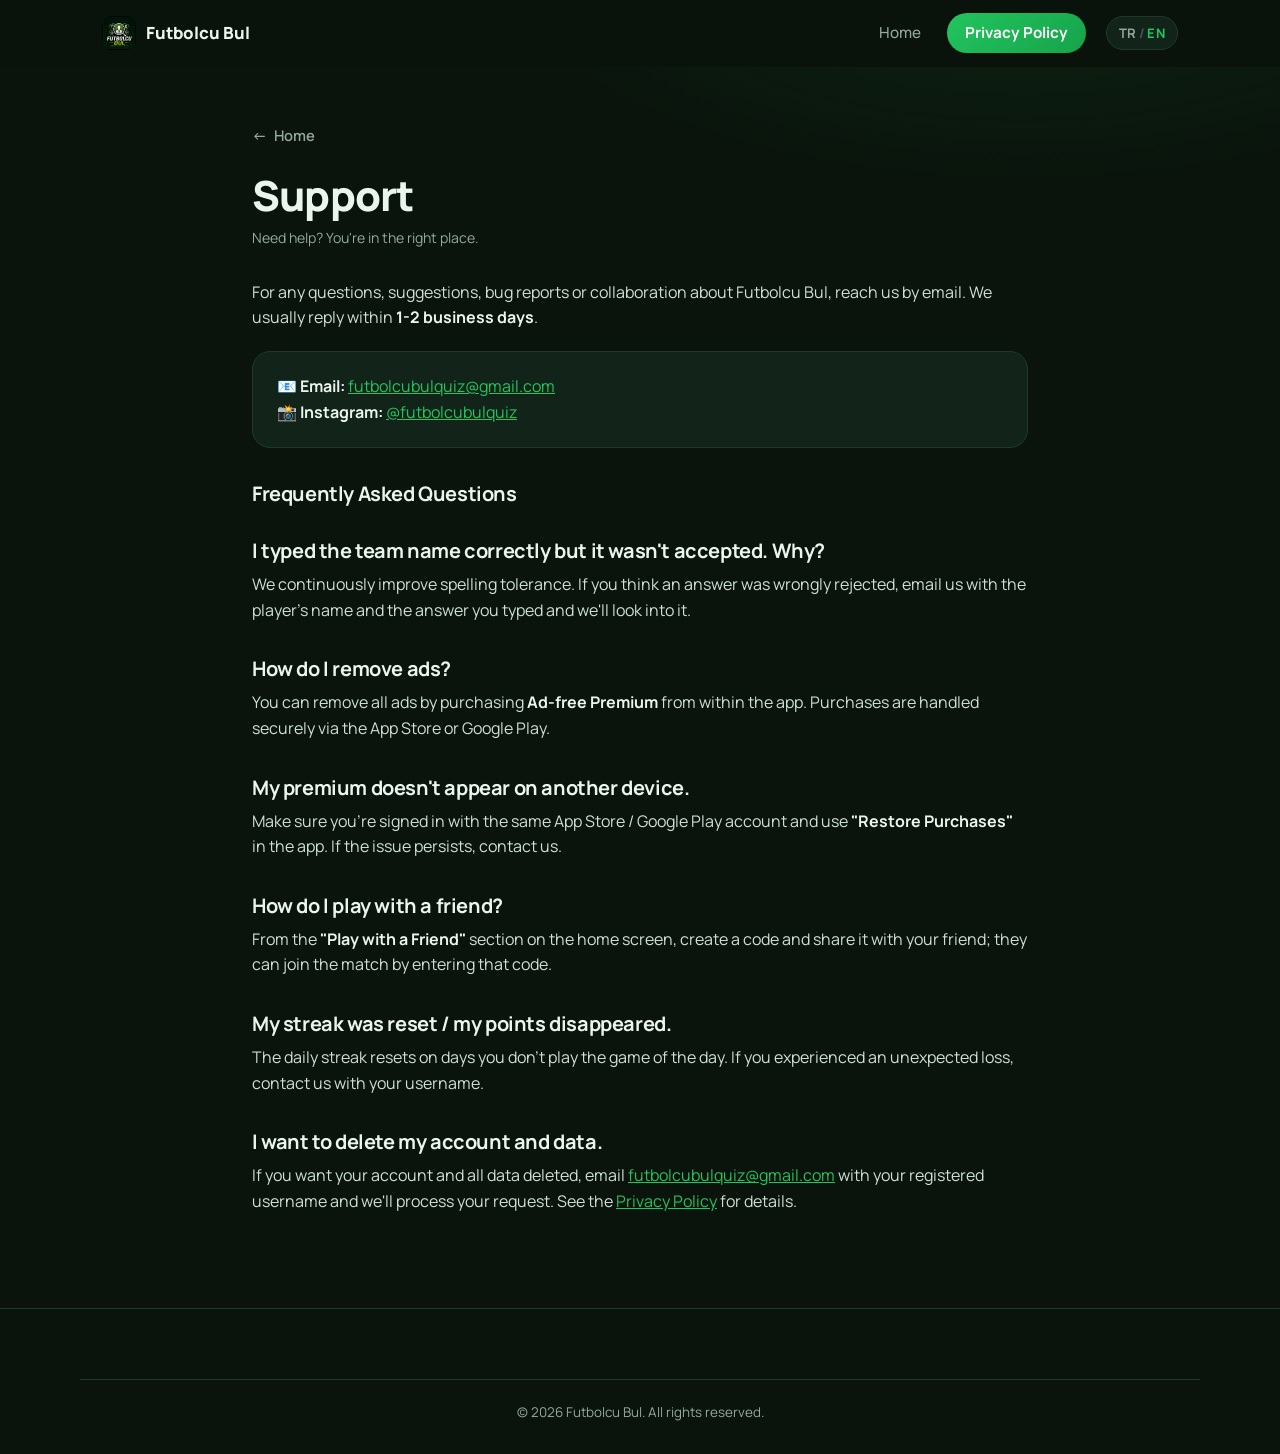
==== destek.html @ 90885dcc "first commit Futbolcu Bul - Quiz tanıtım sitesi: çift dilli landing page, 'Hemen Dene' mini oyun, gi" ====
<!DOCTYPE html>
<html lang="tr">
<head>
  <meta charset="UTF-8" />
  <meta name="viewport" content="width=device-width, initial-scale=1.0" />
  <title>Destek | Futbolcu Bul - Quiz</title>
  <meta name="description" content="Futbolcu Bul - Quiz için destek ve sık sorulan sorular. Bize ulaşın, hesap silme ve sorunlarınız için yardım alın." />
  <meta name="robots" content="index, follow" />
  <meta name="theme-color" content="#0a140c" />
  <link rel="canonical" href="https://futbolcubulquiz.com/destek.html" />
  <link rel="icon" type="image/png" href="assets/icon.png" />
  <link rel="apple-touch-icon" href="assets/icon.png" />
  <link rel="preconnect" href="https://fonts.googleapis.com" />
  <link rel="preconnect" href="https://fonts.gstatic.com" crossorigin />
  <link href="https://fonts.googleapis.com/css2?family=Manrope:wght@400;500;700;800&display=swap" rel="stylesheet" />
  <link rel="stylesheet" href="styles.css" />
</head>
<body>

  <header class="site-header" id="siteHeader">
    <div class="container header-inner">
      <a href="index.html" class="brand">
        <img src="assets/icon.png" alt="Futbolcu Bul" class="brand-icon" />
        <span class="brand-name">Futbolcu&nbsp;Bul</span>
      </a>
      <nav class="nav" id="nav">
        <a href="index.html" data-i18n="nav_home">Ana Sayfa</a>
        <a href="gizlilik.html" class="nav-cta" data-i18n="footer_privacy">Gizlilik Politikası</a>
      </nav>
      <button class="lang-toggle" id="langToggle" aria-label="Dil değiştir">
        <span class="lang-tr">TR</span><span class="lang-sep">/</span><span class="lang-en">EN</span>
      </button>
    </div>
  </header>

  <main class="page">
    <div class="container">
      <a href="index.html" class="page-back">← <span data-i18n="nav_home">Ana Sayfa</span></a>

      <!-- ===== Türkçe ===== -->
      <div data-lang="tr">
        <h1>Destek</h1>
        <p class="updated">Yardıma mı ihtiyacın var? Doğru yerdesin.</p>
        <div class="legal">
          <p>Futbolcu Bul ile ilgili her türlü soru, öneri, hata bildirimi ve iş birliği için bize e-posta ile ulaşabilirsin. Genellikle <strong>1-2 iş günü</strong> içinde yanıt veriyoruz.</p>

          <div class="contact-box">
            📧 <strong>E-posta:</strong> <a href="mailto:futbolcubulquiz@gmail.com">futbolcubulquiz@gmail.com</a><br />
            📸 <strong>Instagram:</strong> <a href="https://www.instagram.com/futbolcubulquiz/" target="_blank" rel="noopener">@futbolcubulquiz</a>
          </div>

          <h2>Sık Sorulan Sorular</h2>

          <h2>Takım adını doğru yazdım ama kabul edilmedi, neden?</h2>
          <p>Yazım toleransını sürekli geliştiriyoruz. Yine de bir cevabın kabul edilmediğini düşünüyorsan, futbolcunun adı ve yazdığın cevapla birlikte bize e-posta at; hemen inceleyelim.</p>

          <h2>Reklamları nasıl kaldırırım?</h2>
          <p>Uygulama içinden <strong>Reklamsız Premium</strong> satın alarak tüm reklamları kaldırabilirsin. Satın alma App Store veya Google Play üzerinden güvenle yapılır.</p>

          <h2>Satın aldığım premium başka cihazda görünmüyor.</h2>
          <p>Aynı App Store / Google Play hesabıyla giriş yaptığından emin ol ve uygulamadaki <strong>"Satın Alımları Geri Yükle"</strong> seçeneğini kullan. Sorun sürerse bize yaz.</p>

          <h2>Arkadaşımla nasıl oynarım?</h2>
          <p>Ana sayfadaki <strong>"Arkadaşınla Oyna"</strong> bölümünden bir kod oluştur ve arkadaşınla paylaş; o kodu girerek maça katılabilir.</p>

          <h2>Serim sıfırlandı / puanım kayboldu.</h2>
          <p>Günlük seri, günün oyununu oynamadığın günlerde sıfırlanır. Beklenmedik bir kayıp yaşadıysan kullanıcı adınla birlikte bize ulaş.</p>

          <h2>Hesabımı ve verilerimi silmek istiyorum.</h2>
          <p>Hesabının ve tüm verilerinin silinmesini istiyorsan, kayıtlı kullanıcı adınla <a href="mailto:futbolcubulquiz@gmail.com">futbolcubulquiz@gmail.com</a> adresine yaz; talebini işleme alalım. Detaylar için <a href="gizlilik.html">Gizlilik Politikası</a> sayfasına bakabilirsin.</p>
        </div>
      </div>

      <!-- ===== English ===== -->
      <div data-lang="en" hidden>
        <h1>Support</h1>
        <p class="updated">Need help? You're in the right place.</p>
        <div class="legal">
          <p>For any questions, suggestions, bug reports or collaboration about Futbolcu Bul, reach us by email. We usually reply within <strong>1-2 business days</strong>.</p>

          <div class="contact-box">
            📧 <strong>Email:</strong> <a href="mailto:futbolcubulquiz@gmail.com">futbolcubulquiz@gmail.com</a><br />
            📸 <strong>Instagram:</strong> <a href="https://www.instagram.com/futbolcubulquiz/" target="_blank" rel="noopener">@futbolcubulquiz</a>
          </div>

          <h2>Frequently Asked Questions</h2>

          <h2>I typed the team name correctly but it wasn't accepted. Why?</h2>
          <p>We continuously improve spelling tolerance. If you think an answer was wrongly rejected, email us with the player's name and the answer you typed and we'll look into it.</p>

          <h2>How do I remove ads?</h2>
          <p>You can remove all ads by purchasing <strong>Ad-free Premium</strong> from within the app. Purchases are handled securely via the App Store or Google Play.</p>

          <h2>My premium doesn't appear on another device.</h2>
          <p>Make sure you're signed in with the same App Store / Google Play account and use <strong>"Restore Purchases"</strong> in the app. If the issue persists, contact us.</p>

          <h2>How do I play with a friend?</h2>
          <p>From the <strong>"Play with a Friend"</strong> section on the home screen, create a code and share it with your friend; they can join the match by entering that code.</p>

          <h2>My streak was reset / my points disappeared.</h2>
          <p>The daily streak resets on days you don't play the game of the day. If you experienced an unexpected loss, contact us with your username.</p>

          <h2>I want to delete my account and data.</h2>
          <p>If you want your account and all data deleted, email <a href="mailto:futbolcubulquiz@gmail.com">futbolcubulquiz@gmail.com</a> with your registered username and we'll process your request. See the <a href="gizlilik.html">Privacy Policy</a> for details.</p>
        </div>
      </div>
    </div>
  </main>

  <footer class="site-footer">
    <div class="container footer-bottom">
      <span>© <span id="year"></span> Futbolcu Bul. <span data-i18n="footer_rights">Tüm hakları saklıdır.</span></span>
    </div>
  </footer>

  <script src="script.js"></script>
</body>
</html>
---- styles.css ----
/* ===== Design tokens ===== */
:root {
  --bg:        #0a140c;
  --bg-2:      #0d1c11;
  --surface:   #10241628;
  --card:      #12241a;
  --card-brd:  #1e3a28;
  --green:     #22c55e;
  --green-2:   #16a34a;
  --green-dk:  #0f7a37;
  --text:      #eaf5ee;
  --muted:     #93a99c;
  --white:     #ffffff;
  --radius:    18px;
  --maxw:      1120px;
  --shadow:    0 20px 50px -20px rgba(0,0,0,.6);
  font-synthesis: none;
}

* { box-sizing: border-box; margin: 0; padding: 0; }

/* Ensure the [hidden] attribute always wins over display rules (demo game toggles) */
[hidden] { display: none !important; }

html { scroll-behavior: smooth; }

body {
  font-family: 'Manrope', system-ui, -apple-system, Segoe UI, Roboto, sans-serif;
  background: var(--bg);
  color: var(--text);
  line-height: 1.6;
  overflow-x: hidden;
  -webkit-font-smoothing: antialiased;
}

a { color: inherit; text-decoration: none; }

.container { width: 100%; max-width: var(--maxw); margin: 0 auto; padding: 0 22px; }

h1, h2, h3 { line-height: 1.15; letter-spacing: -0.02em; }

/* ===== Header ===== */
.site-header {
  position: sticky; top: 0; z-index: 50;
  background: rgba(10,20,12,.72);
  backdrop-filter: blur(14px);
  border-bottom: 1px solid transparent;
  transition: border-color .3s, background .3s;
}
.site-header.scrolled { border-bottom-color: var(--card-brd); }
.header-inner { display: flex; align-items: center; gap: 20px; height: 66px; }
.brand { display: flex; align-items: center; gap: 10px; font-weight: 800; }
.brand-icon { width: 34px; height: 34px; border-radius: 9px; }
.brand-name { font-size: 1.05rem; }

.nav { display: flex; align-items: center; gap: 26px; margin-left: auto; }
.nav a { color: var(--muted); font-weight: 500; font-size: .95rem; transition: color .2s; }
.nav a:hover { color: var(--text); }
.nav .nav-cta {
  color: var(--white); background: linear-gradient(135deg, var(--green), var(--green-2));
  padding: 8px 18px; border-radius: 999px; font-weight: 700;
}
.nav .nav-cta:hover { color: var(--white); filter: brightness(1.08); }

.lang-toggle {
  cursor: pointer; background: var(--card); border: 1px solid var(--card-brd);
  color: var(--muted); border-radius: 999px; padding: 7px 12px; font-weight: 700;
  font-family: inherit; font-size: .82rem; transition: all .2s; letter-spacing: .5px;
}
.lang-toggle:hover { border-color: var(--green); color: var(--text); }
.lang-toggle .active { color: var(--green); }
.lang-sep { opacity: .4; margin: 0 2px; }

/* ===== Hero ===== */
.hero { position: relative; overflow: hidden; padding: 70px 0 90px;
  background: radial-gradient(1200px 600px at 75% -10%, rgba(34,197,94,.14), transparent 60%), var(--bg); }
.pitch-lines { position: absolute; inset: 0; opacity: .5; pointer-events: none;
  background-image:
    linear-gradient(90deg, rgba(34,197,94,.05) 1px, transparent 1px),
    linear-gradient(rgba(34,197,94,.05) 1px, transparent 1px);
  background-size: 44px 44px;
  mask-image: radial-gradient(700px 500px at 70% 0%, #000, transparent 75%); }
.hero-inner { position: relative; display: grid; grid-template-columns: 1.05fr .95fr;
  gap: 40px; align-items: center; }

.badge-pill { display: inline-block; background: var(--card); border: 1px solid var(--card-brd);
  color: var(--green); font-weight: 700; font-size: .82rem; padding: 6px 14px;
  border-radius: 999px; margin-bottom: 22px; }
.hero h1 { font-size: clamp(2.1rem, 5vw, 3.5rem); font-weight: 800; margin-bottom: 18px; }
.hero-sub { color: var(--muted); font-size: 1.08rem; max-width: 520px; margin-bottom: 30px; }

.store-buttons { display: flex; gap: 14px; flex-wrap: wrap; }
.store-buttons.center { justify-content: center; }
.store-btn {
  display: inline-flex; align-items: center; gap: 12px;
  background: #0c1a11; border: 1px solid var(--card-brd); color: var(--text);
  padding: 11px 20px; border-radius: 14px; transition: all .2s;
}
.store-btn:hover { border-color: var(--green); transform: translateY(-2px);
  box-shadow: 0 12px 26px -14px rgba(34,197,94,.55); }
.store-btn svg { width: 26px; height: 26px; color: var(--white); flex-shrink: 0; }
.store-btn-txt { display: flex; flex-direction: column; line-height: 1.15; text-align: left; }
.store-btn-txt small { font-size: .68rem; color: var(--muted); }
.store-btn-txt strong { font-size: 1.05rem; font-weight: 700; }

.hero-meta { display: flex; align-items: center; gap: 12px; margin-top: 24px;
  color: var(--muted); font-weight: 600; font-size: .95rem; }
.hero-meta .dot { opacity: .4; }

/* Phone mockup */
.hero-phone { position: relative; display: flex; justify-content: center; }
.hero-mockup {
  position: relative; z-index: 2; width: min(420px, 92%); height: auto;
  border-radius: 26px; display: block;
  box-shadow: var(--shadow), 0 0 0 1px rgba(255,255,255,.04);
  animation: floaty 6s ease-in-out infinite;
}
.phone-glow { position: absolute; width: 380px; height: 380px; border-radius: 50%;
  background: radial-gradient(circle, rgba(34,197,94,.32), transparent 65%);
  filter: blur(38px); z-index: 1; top: 50%; left: 50%; transform: translate(-50%,-50%); }
@keyframes floaty { 0%,100% { transform: translateY(0); } 50% { transform: translateY(-14px); } }

/* ===== Sections ===== */
.section { padding: 84px 0; }
.section-title { font-size: clamp(1.7rem, 3.5vw, 2.4rem); font-weight: 800; text-align: center; }
.section-lead { text-align: center; color: var(--muted); margin: 12px auto 48px; max-width: 560px; }

/* Features */
.features-grid { display: grid; grid-template-columns: repeat(3, 1fr); gap: 20px; }
.feature-card {
  background: linear-gradient(180deg, var(--card), #0e1e14);
  border: 1px solid var(--card-brd); border-radius: var(--radius); padding: 28px 24px;
  transition: transform .25s, border-color .25s;
}
.feature-card:hover { transform: translateY(-5px); border-color: var(--green); }
.feat-ico { font-size: 2rem; margin-bottom: 14px; }
.feature-card h3 { font-size: 1.18rem; margin-bottom: 8px; }
.feature-card p { color: var(--muted); font-size: .96rem; }

/* How to play */
.how { background: linear-gradient(180deg, var(--bg), var(--bg-2)); }
.steps { display: flex; align-items: flex-start; justify-content: center; gap: 8px; flex-wrap: wrap; }
.step { flex: 1; min-width: 210px; max-width: 300px; text-align: center; padding: 10px; }
.step-num {
  width: 58px; height: 58px; margin: 0 auto 18px; display: grid; place-items: center;
  font-size: 1.5rem; font-weight: 800; color: var(--white);
  background: linear-gradient(135deg, var(--green), var(--green-2));
  border-radius: 50%; box-shadow: 0 10px 24px -10px rgba(34,197,94,.7);
}
.step h3 { font-size: 1.22rem; margin-bottom: 8px; }
.step p { color: var(--muted); font-size: .96rem; }
.step-line { flex: 0 0 40px; height: 2px; margin-top: 46px;
  background: linear-gradient(90deg, var(--green), transparent); opacity: .5; }

/* Screenshots */
.screens { padding-bottom: 90px; }
.screens-track {
  display: flex; gap: 18px; overflow-x: auto; padding: 10px 22px 24px;
  scroll-snap-type: x mandatory; -webkit-overflow-scrolling: touch;
}
.screens-track::-webkit-scrollbar { height: 8px; }
.screens-track::-webkit-scrollbar-thumb { background: var(--card-brd); border-radius: 99px; }
.screens-track img {
  flex: 0 0 auto; width: 230px; border-radius: 22px; scroll-snap-align: center;
  border: 1px solid var(--card-brd); box-shadow: var(--shadow);
}

/* ===== Demo game ===== */
.demo { background: linear-gradient(180deg, var(--bg-2), var(--bg)); text-align: center; }
.demo-badge { display: inline-block; background: rgba(198,240,0,.12); color: #c6f000;
  border: 1px solid rgba(198,240,0,.3); font-weight: 700; font-size: .78rem; letter-spacing: .5px;
  padding: 6px 14px; border-radius: 999px; margin-bottom: 16px; }
.demo-card { max-width: 560px; margin: 8px auto 0; text-align: left;
  background: linear-gradient(180deg, var(--card), #0e1e14); border: 1px solid var(--card-brd);
  border-radius: 24px; padding: 26px; box-shadow: var(--shadow); }
.demo-head { display: flex; align-items: center; gap: 16px; padding-bottom: 20px;
  border-bottom: 1px solid var(--card-brd); margin-bottom: 22px; }
.demo-avatar { width: 62px; height: 62px; flex-shrink: 0; border-radius: 16px;
  display: grid; place-items: center; font-size: 2rem; font-weight: 800; color: #05100a;
  background: linear-gradient(135deg, #d4ff2e, #8bcf00); box-shadow: 0 8px 20px -8px rgba(198,240,0,.6); }
.demo-kicker { display: block; color: var(--muted); font-size: .82rem; font-weight: 600; margin-bottom: 2px; }
.demo-name { font-size: 1.5rem; font-weight: 800; letter-spacing: -0.02em; }

.demo-field { margin-bottom: 16px; }
.demo-field > label { display: block; font-weight: 700; font-size: .92rem; margin-bottom: 7px; }
.demo-input-row { display: flex; gap: 8px; }
.demo-input-row input {
  flex: 1; min-width: 0; background: #0a1710; border: 1.5px solid var(--card-brd);
  color: var(--text); border-radius: 12px; padding: 12px 14px; font-family: inherit;
  font-size: 1rem; transition: border-color .2s, box-shadow .2s;
}
.demo-input-row input::placeholder { color: #5c7266; }
.demo-input-row input:focus { outline: none; border-color: #c6f000;
  box-shadow: 0 0 0 3px rgba(198,240,0,.15); }
.demo-hint-btn { flex-shrink: 0; width: 46px; background: #0a1710; border: 1.5px solid var(--card-brd);
  border-radius: 12px; font-size: 1.2rem; cursor: pointer; transition: all .2s; }
.demo-hint-btn:hover:not(:disabled) { border-color: #c6f000; transform: translateY(-1px); }
.demo-hint-btn:disabled { opacity: .4; cursor: default; }
.demo-hint { margin-top: 8px; font-size: .88rem; color: #c6f000; padding-left: 2px; }
.demo-feedback { margin-top: 7px; font-size: .9rem; font-weight: 600; padding-left: 2px; }
.demo-field.correct input { border-color: var(--green); background: rgba(34,197,94,.08); }
.demo-field.wrong input { border-color: #ef4444; background: rgba(239,68,68,.07); }
.demo-feedback.ok { color: var(--green); }
.demo-feedback.no { color: #f87171; }

.demo-submit { width: 100%; margin-top: 6px; padding: 14px; border: none; cursor: pointer;
  font-family: inherit; font-size: 1.05rem; font-weight: 800; color: #05100a; border-radius: 14px;
  background: linear-gradient(135deg, #d4ff2e, #8bcf00);
  box-shadow: 0 12px 26px -12px rgba(198,240,0,.7); transition: transform .15s, filter .2s; }
.demo-submit:hover { filter: brightness(1.05); transform: translateY(-2px); }
.demo-submit:active { transform: translateY(0); }

.demo-scoreboard { margin-top: 22px; padding: 20px; border-radius: 16px; text-align: center;
  background: #0a1710; border: 1px solid var(--card-brd); }
.demo-scoreboard .score-num { font-size: 2.2rem; font-weight: 800; color: #c6f000; line-height: 1; }
.demo-scoreboard .score-msg { margin-top: 8px; color: var(--text); font-weight: 600; }

.demo-actions { display: flex; gap: 12px; margin-top: 18px; flex-wrap: wrap; }
.demo-reset { flex: 1; min-width: 140px; padding: 12px; cursor: pointer; font-family: inherit;
  font-weight: 700; font-size: .95rem; color: var(--text); background: transparent;
  border: 1.5px solid var(--card-brd); border-radius: 12px; transition: all .2s; }
.demo-reset:hover { border-color: var(--green); color: var(--green); }
.demo-download { flex: 2; min-width: 180px; display: grid; place-items: center; padding: 12px;
  font-weight: 800; color: #05100a; border-radius: 12px; text-align: center;
  background: linear-gradient(135deg, var(--green), var(--green-2)); transition: filter .2s, transform .2s; }
.demo-download:hover { color: #05100a; filter: brightness(1.06); transform: translateY(-2px); }

/* Instagram follow */
.insta { padding-top: 20px; }
.insta-card {
  position: relative; overflow: hidden; display: flex; align-items: center; gap: 24px;
  padding: 34px 36px; border-radius: 24px; color: var(--white);
  background: linear-gradient(95deg, #2a2a5e 0%, #833ab4 30%, #e1306c 62%, #f77737 100%);
  box-shadow: 0 24px 60px -22px rgba(225,48,108,.6);
  transition: transform .25s, box-shadow .25s;
}
.insta-card:hover { color: var(--white); transform: translateY(-4px);
  box-shadow: 0 30px 70px -20px rgba(225,48,108,.75); }
.insta-glow { position: absolute; inset: 0; pointer-events: none;
  background: radial-gradient(400px 200px at 15% 0%, rgba(255,255,255,.18), transparent 70%); }
.insta-ico { position: relative; flex-shrink: 0; width: 74px; height: 74px; border-radius: 20px;
  display: grid; place-items: center; background: rgba(255,255,255,.15);
  border: 1px solid rgba(255,255,255,.25); backdrop-filter: blur(4px); }
.insta-ico svg { width: 42px; height: 42px; color: #fff; }
.insta-text { position: relative; flex: 1; min-width: 0; }
.insta-handle { display: inline-block; font-weight: 700; font-size: .9rem; opacity: .9;
  background: rgba(0,0,0,.18); padding: 3px 11px; border-radius: 999px; margin-bottom: 8px; }
.insta-text h2 { font-size: clamp(1.4rem, 3vw, 2rem); font-weight: 800; margin-bottom: 6px; }
.insta-text p { font-size: 1rem; opacity: .95; max-width: 560px; }
.insta-btn { position: relative; flex-shrink: 0; background: #fff; color: #e1306c;
  font-weight: 800; padding: 13px 26px; border-radius: 999px; white-space: nowrap;
  box-shadow: 0 8px 20px -8px rgba(0,0,0,.4); transition: transform .2s; }
.insta-card:hover .insta-btn { transform: scale(1.05); }

/* CTA */
.cta { background: radial-gradient(800px 400px at 50% 0%, rgba(34,197,94,.16), transparent 60%), var(--bg-2);
  text-align: center; border-top: 1px solid var(--card-brd); }
.cta-inner { display: flex; flex-direction: column; align-items: center; }
.cta-icon { width: 82px; height: 82px; border-radius: 20px; margin-bottom: 20px;
  box-shadow: var(--shadow); }
.cta h2 { font-size: clamp(1.9rem, 4vw, 2.6rem); font-weight: 800; margin-bottom: 12px; }
.cta p { color: var(--muted); margin-bottom: 28px; max-width: 460px; }

/* Footer */
.site-footer { border-top: 1px solid var(--card-brd); padding: 44px 0 30px; background: var(--bg); }
.footer-inner { display: flex; justify-content: space-between; align-items: center; gap: 24px; flex-wrap: wrap; }
.footer-brand { display: flex; align-items: center; gap: 14px; }
.footer-brand img { width: 46px; height: 46px; border-radius: 12px; }
.footer-brand strong { display: block; }
.footer-brand span { color: var(--muted); font-size: .88rem; }
.footer-social { display: flex; gap: 10px; margin-top: 12px; }
.footer-social a {
  display: grid; place-items: center; width: 38px; height: 38px; border-radius: 10px;
  background: var(--card); border: 1px solid var(--card-brd); color: var(--muted);
  transition: all .2s;
}
.footer-social a:hover { color: var(--white); border-color: var(--green);
  transform: translateY(-2px); box-shadow: 0 10px 22px -12px rgba(34,197,94,.6); }
.footer-social svg { width: 20px; height: 20px; }
.footer-links { display: flex; gap: 24px; }
.footer-links a { color: var(--muted); font-weight: 500; transition: color .2s; }
.footer-links a:hover { color: var(--green); }
.footer-bottom { margin-top: 26px; padding-top: 22px; border-top: 1px solid var(--card-brd);
  color: var(--muted); font-size: .84rem; text-align: center; }

/* ===== Legal / Support pages ===== */
.page { padding: 56px 0 80px; min-height: 60vh;
  background: radial-gradient(900px 400px at 80% -10%, rgba(34,197,94,.10), transparent 60%), var(--bg); }
.page .container { max-width: 820px; }
.page-back { display: inline-flex; align-items: center; gap: 7px; color: var(--muted);
  font-weight: 600; font-size: .92rem; margin-bottom: 24px; transition: color .2s; }
.page-back:hover { color: var(--green); }
.page h1 { font-size: clamp(1.8rem, 4vw, 2.6rem); font-weight: 800; margin-bottom: 8px; }
.page .updated { color: var(--muted); font-size: .88rem; margin-bottom: 30px; }
.legal { color: #cfe0d5; }
.legal h2 { font-size: 1.25rem; margin: 34px 0 10px; color: var(--text); }
.legal p { margin-bottom: 14px; }
.legal ul { margin: 0 0 16px 22px; }
.legal li { margin-bottom: 8px; }
.legal a { color: var(--green); text-decoration: underline; }
.legal strong { color: var(--text); }
.contact-box { background: var(--card); border: 1px solid var(--card-brd); border-radius: var(--radius);
  padding: 22px 24px; margin: 20px 0 8px; }
.contact-box a { color: var(--green); }

/* ===== Responsive ===== */
@media (max-width: 860px) {
  .hero-inner { grid-template-columns: 1fr; text-align: center; }
  .hero-text { order: 2; }
  .hero-phone { order: 1; margin-bottom: 10px; }
  .hero-sub { margin-left: auto; margin-right: auto; }
  .store-buttons { justify-content: center; }
  .hero-meta { justify-content: center; }
  .features-grid { grid-template-columns: 1fr 1fr; }
  .step-line { display: none; }
  .nav a:not(.nav-cta) { display: none; }
  .insta-card { flex-direction: column; text-align: center; padding: 30px 24px; gap: 18px; }
  .insta-text p { margin: 0 auto; }
}
@media (max-width: 520px) {
  .features-grid { grid-template-columns: 1fr; }
  .section { padding: 62px 0; }
  .brand-name { display: none; }
  .footer-inner { flex-direction: column; text-align: center; }
}
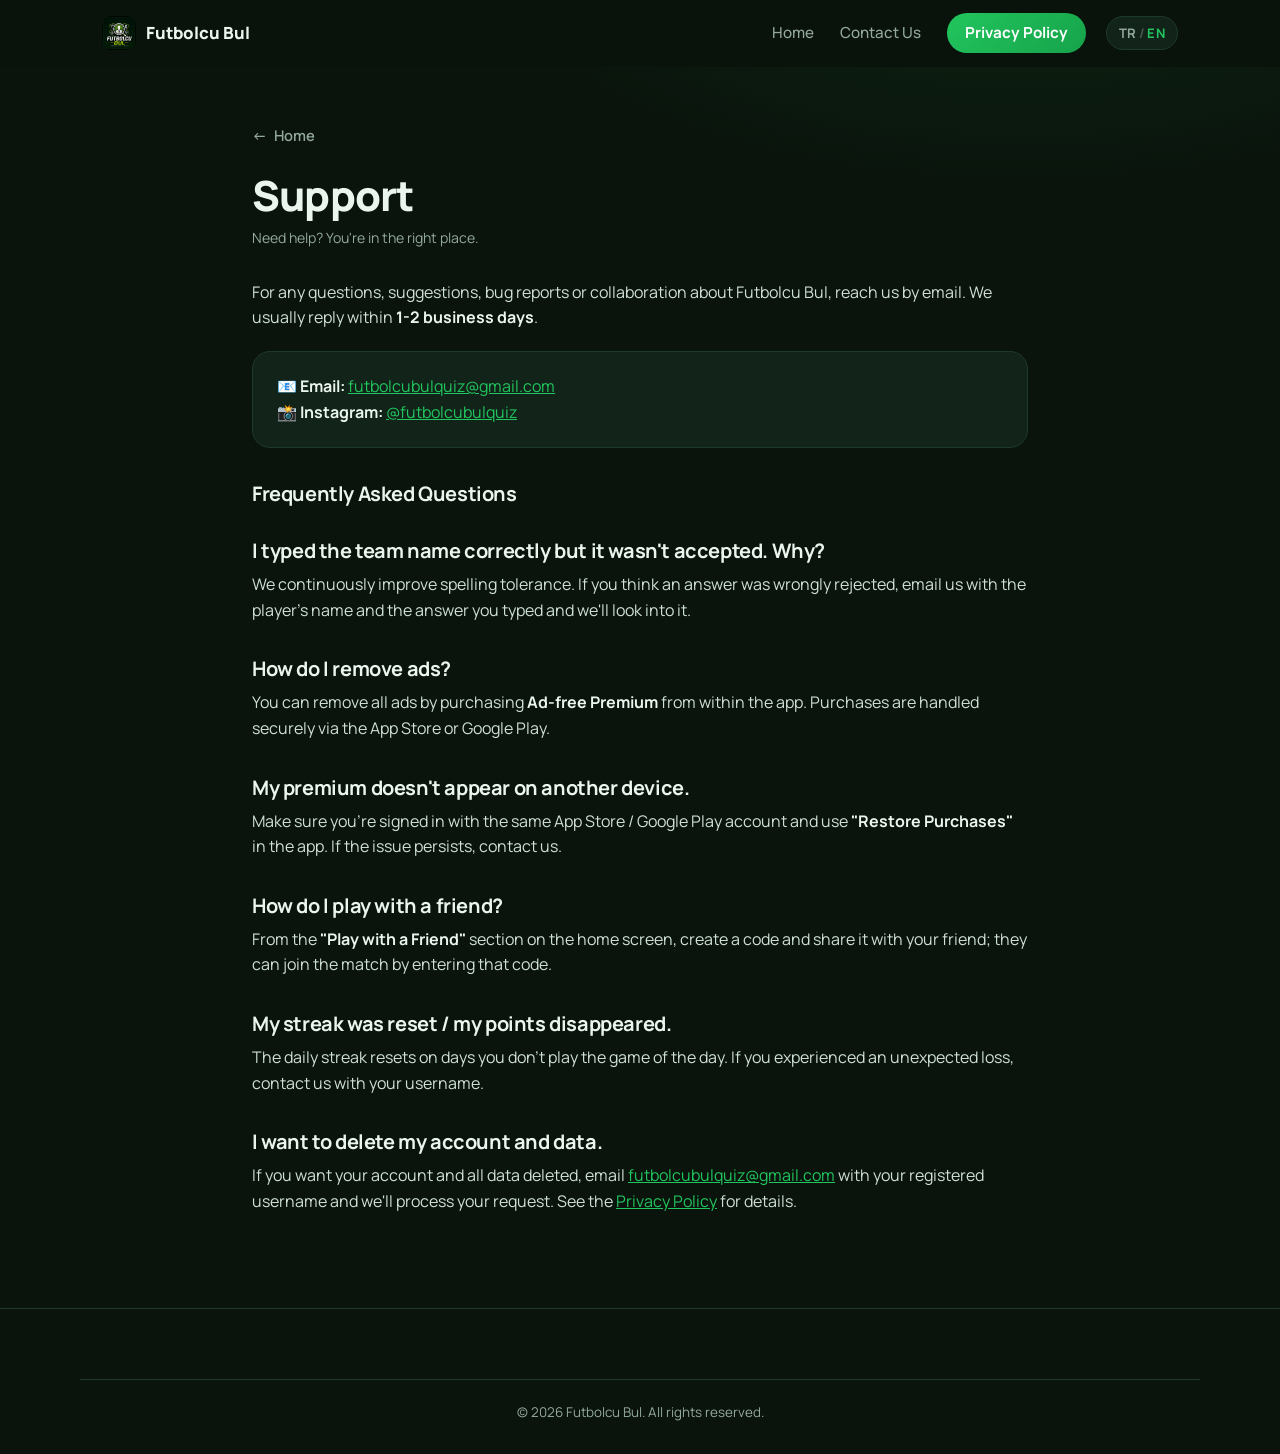
==== commit 5ece2b3e: "İletişim sayfası eklendi (mailto formu) + üst bara Bize Ulaşın Co-Authored-By: Claude Opus 4.8 <nore" ====
--- a/destek.html
+++ b/destek.html
@@ -7,7 +7,7 @@
   <meta name="description" content="Futbolcu Bul - Quiz için destek ve sık sorulan sorular. Bize ulaşın, hesap silme ve sorunlarınız için yardım alın." />
   <meta name="robots" content="index, follow" />
   <meta name="theme-color" content="#0a140c" />
-  <link rel="canonical" href="https://futbolcubulquiz.com/destek.html" />
+  <link rel="canonical" href="https://www.futbolcubulquiz.com/destek.html" />
   <link rel="icon" type="image/png" href="assets/icon.png" />
   <link rel="apple-touch-icon" href="assets/icon.png" />
   <link rel="preconnect" href="https://fonts.googleapis.com" />
@@ -25,6 +25,7 @@
       </a>
       <nav class="nav" id="nav">
         <a href="index.html" data-i18n="nav_home">Ana Sayfa</a>
+        <a href="iletisim.html" class="nav-contact" data-i18n="nav_contact">Bize Ulaşın</a>
         <a href="gizlilik.html" class="nav-cta" data-i18n="footer_privacy">Gizlilik Politikası</a>
       </nav>
       <button class="lang-toggle" id="langToggle" aria-label="Dil değiştir">
--- a/styles.css
+++ b/styles.css
@@ -277,7 +277,7 @@
 .footer-social a:hover { color: var(--white); border-color: var(--green);
   transform: translateY(-2px); box-shadow: 0 10px 22px -12px rgba(34,197,94,.6); }
 .footer-social svg { width: 20px; height: 20px; }
-.footer-links { display: flex; gap: 24px; }
+.footer-links { display: flex; flex-wrap: wrap; gap: 24px; }
 .footer-links a { color: var(--muted); font-weight: 500; transition: color .2s; }
 .footer-links a:hover { color: var(--green); }
 .footer-bottom { margin-top: 26px; padding-top: 22px; border-top: 1px solid var(--card-brd);
@@ -303,6 +303,29 @@
   padding: 22px 24px; margin: 20px 0 8px; }
 .contact-box a { color: var(--green); }
 
+/* ===== Contact form ===== */
+.contact-form { max-width: 560px; margin: 0 auto; }
+.contact-form .field { margin-bottom: 16px; }
+.contact-form label { display: block; font-weight: 700; font-size: .92rem; margin-bottom: 7px; }
+.contact-form input, .contact-form textarea {
+  width: 100%; background: #0a1710; border: 1.5px solid var(--card-brd); color: var(--text);
+  border-radius: 12px; padding: 12px 14px; font-family: inherit; font-size: 1rem;
+  transition: border-color .2s, box-shadow .2s;
+}
+.contact-form textarea { min-height: 130px; resize: vertical; }
+.contact-form input::placeholder, .contact-form textarea::placeholder { color: #5c7266; }
+.contact-form input:focus, .contact-form textarea:focus { outline: none; border-color: var(--green);
+  box-shadow: 0 0 0 3px rgba(34,197,94,.15); }
+.contact-submit { width: 100%; margin-top: 6px; padding: 14px; border: none; cursor: pointer;
+  font-family: inherit; font-size: 1.05rem; font-weight: 800; color: #fff; border-radius: 14px;
+  background: linear-gradient(135deg, var(--green), var(--green-2));
+  box-shadow: 0 12px 26px -12px rgba(34,197,94,.7); transition: transform .15s, filter .2s; }
+.contact-submit:hover { filter: brightness(1.06); transform: translateY(-2px); }
+.contact-error { margin-top: 12px; color: #f87171; font-weight: 600; font-size: .92rem; text-align: center; }
+.contact-alt { margin-top: 24px; padding-top: 20px; border-top: 1px solid var(--card-brd);
+  text-align: center; color: var(--muted); font-size: .95rem; }
+.contact-alt a { color: var(--green); font-weight: 700; }
+
 /* ===== Responsive ===== */
 @media (max-width: 860px) {
   .hero-inner { grid-template-columns: 1fr; text-align: center; }
@@ -313,7 +336,7 @@
   .hero-meta { justify-content: center; }
   .features-grid { grid-template-columns: 1fr 1fr; }
   .step-line { display: none; }
-  .nav a:not(.nav-cta) { display: none; }
+  .nav a:not(.nav-cta):not(.nav-contact) { display: none; }
   .insta-card { flex-direction: column; text-align: center; padding: 30px 24px; gap: 18px; }
   .insta-text p { margin: 0 auto; }
 }
@@ -322,4 +345,5 @@
   .section { padding: 62px 0; }
   .brand-name { display: none; }
   .footer-inner { flex-direction: column; text-align: center; }
-}
+  .footer-links { flex-direction: column; align-items: center; gap: 14px; }
+}
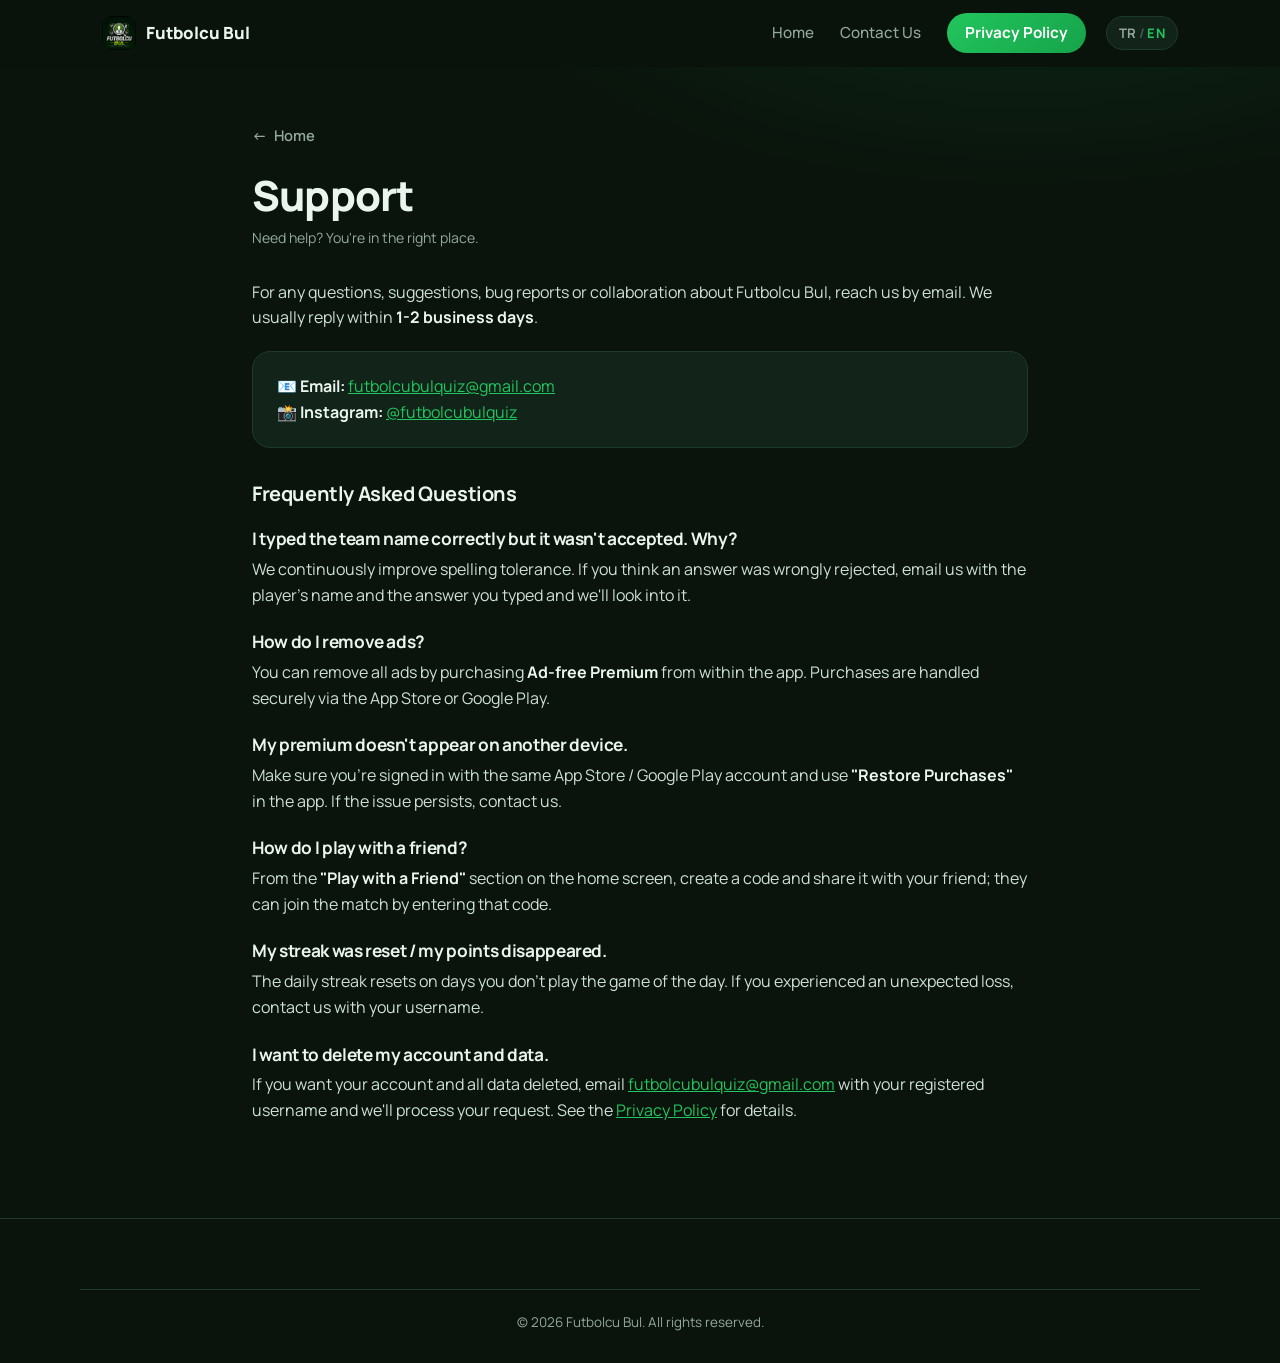
==== commit dcfc05f9: "SEO denetim düzeltmeleri: güvenlik başlıkları, görsel sıkıştırma, FAQPage/Organization şeması, llms." ====
--- a/destek.html
+++ b/destek.html
@@ -14,17 +14,105 @@
   <link rel="preconnect" href="https://fonts.gstatic.com" crossorigin />
   <link href="https://fonts.googleapis.com/css2?family=Manrope:wght@400;500;700;800&display=swap" rel="stylesheet" />
   <link rel="stylesheet" href="styles.css" />
+
+  <!-- Structured data -->
+  <script type="application/ld+json">
+  {
+    "@context": "https://schema.org",
+    "@type": "FAQPage",
+    "mainEntity": [
+      {
+        "@type": "Question",
+        "name": "Takım adını doğru yazdım ama kabul edilmedi, neden?",
+        "acceptedAnswer": {
+          "@type": "Answer",
+          "text": "Yazım toleransını sürekli geliştiriyoruz. Yine de bir cevabın kabul edilmediğini düşünüyorsan, futbolcunun adı ve yazdığın cevapla birlikte bize e-posta at; hemen inceleyelim."
+        }
+      },
+      {
+        "@type": "Question",
+        "name": "Reklamları nasıl kaldırırım?",
+        "acceptedAnswer": {
+          "@type": "Answer",
+          "text": "Uygulama içinden Reklamsız Premium satın alarak tüm reklamları kaldırabilirsin. Satın alma App Store veya Google Play üzerinden güvenle yapılır."
+        }
+      },
+      {
+        "@type": "Question",
+        "name": "Satın aldığım premium başka cihazda görünmüyor.",
+        "acceptedAnswer": {
+          "@type": "Answer",
+          "text": "Aynı App Store / Google Play hesabıyla giriş yaptığından emin ol ve uygulamadaki \"Satın Alımları Geri Yükle\" seçeneğini kullan. Sorun sürerse bize yaz."
+        }
+      },
+      {
+        "@type": "Question",
+        "name": "Arkadaşımla nasıl oynarım?",
+        "acceptedAnswer": {
+          "@type": "Answer",
+          "text": "Ana sayfadaki \"Arkadaşınla Oyna\" bölümünden bir kod oluştur ve arkadaşınla paylaş; o kodu girerek maça katılabilir."
+        }
+      },
+      {
+        "@type": "Question",
+        "name": "Serim sıfırlandı / puanım kayboldu.",
+        "acceptedAnswer": {
+          "@type": "Answer",
+          "text": "Günlük seri, günün oyununu oynamadığın günlerde sıfırlanır. Beklenmedik bir kayıp yaşadıysan kullanıcı adınla birlikte bize ulaş."
+        }
+      },
+      {
+        "@type": "Question",
+        "name": "Hesabımı ve verilerimi silmek istiyorum.",
+        "acceptedAnswer": {
+          "@type": "Answer",
+          "text": "Hesabının ve tüm verilerinin silinmesini istiyorsan, kayıtlı kullanıcı adınla futbolcubulquiz@gmail.com adresine yaz; talebini işleme alalım."
+        }
+      }
+    ]
+  }
+  </script>
+  <script type="application/ld+json">
+  {
+    "@context": "https://schema.org",
+    "@graph": [
+      {
+        "@type": "Organization",
+        "@id": "https://www.futbolcubulquiz.com/#organization",
+        "name": "Futbolcu Bul",
+        "url": "https://www.futbolcubulquiz.com/",
+        "logo": "https://www.futbolcubulquiz.com/assets/icon.png",
+        "sameAs": [ "https://www.instagram.com/futbolcubulquiz/" ]
+      },
+      {
+        "@type": "WebSite",
+        "@id": "https://www.futbolcubulquiz.com/#website",
+        "url": "https://www.futbolcubulquiz.com/",
+        "name": "Futbolcu Bul - Quiz",
+        "publisher": { "@id": "https://www.futbolcubulquiz.com/#organization" },
+        "inLanguage": "tr-TR"
+      },
+      {
+        "@type": "BreadcrumbList",
+        "itemListElement": [
+          { "@type": "ListItem", "position": 1, "name": "Ana Sayfa", "item": "https://www.futbolcubulquiz.com/" },
+          { "@type": "ListItem", "position": 2, "name": "Destek", "item": "https://www.futbolcubulquiz.com/destek.html" }
+        ]
+      }
+    ]
+  }
+  </script>
 </head>
 <body>
 
   <header class="site-header" id="siteHeader">
     <div class="container header-inner">
-      <a href="index.html" class="brand">
+      <a href="/" class="brand">
         <img src="assets/icon.png" alt="Futbolcu Bul" class="brand-icon" />
         <span class="brand-name">Futbolcu&nbsp;Bul</span>
       </a>
       <nav class="nav" id="nav">
-        <a href="index.html" data-i18n="nav_home">Ana Sayfa</a>
+        <a href="/" data-i18n="nav_home">Ana Sayfa</a>
         <a href="iletisim.html" class="nav-contact" data-i18n="nav_contact">Bize Ulaşın</a>
         <a href="gizlilik.html" class="nav-cta" data-i18n="footer_privacy">Gizlilik Politikası</a>
       </nav>
@@ -36,7 +124,7 @@
 
   <main class="page">
     <div class="container">
-      <a href="index.html" class="page-back">← <span data-i18n="nav_home">Ana Sayfa</span></a>
+      <a href="/" class="page-back">← <span data-i18n="nav_home">Ana Sayfa</span></a>
 
       <!-- ===== Türkçe ===== -->
       <div data-lang="tr">
@@ -52,22 +140,22 @@
 
           <h2>Sık Sorulan Sorular</h2>
 
-          <h2>Takım adını doğru yazdım ama kabul edilmedi, neden?</h2>
+          <h3>Takım adını doğru yazdım ama kabul edilmedi, neden?</h3>
           <p>Yazım toleransını sürekli geliştiriyoruz. Yine de bir cevabın kabul edilmediğini düşünüyorsan, futbolcunun adı ve yazdığın cevapla birlikte bize e-posta at; hemen inceleyelim.</p>
 
-          <h2>Reklamları nasıl kaldırırım?</h2>
+          <h3>Reklamları nasıl kaldırırım?</h3>
           <p>Uygulama içinden <strong>Reklamsız Premium</strong> satın alarak tüm reklamları kaldırabilirsin. Satın alma App Store veya Google Play üzerinden güvenle yapılır.</p>
 
-          <h2>Satın aldığım premium başka cihazda görünmüyor.</h2>
+          <h3>Satın aldığım premium başka cihazda görünmüyor.</h3>
           <p>Aynı App Store / Google Play hesabıyla giriş yaptığından emin ol ve uygulamadaki <strong>"Satın Alımları Geri Yükle"</strong> seçeneğini kullan. Sorun sürerse bize yaz.</p>
 
-          <h2>Arkadaşımla nasıl oynarım?</h2>
+          <h3>Arkadaşımla nasıl oynarım?</h3>
           <p>Ana sayfadaki <strong>"Arkadaşınla Oyna"</strong> bölümünden bir kod oluştur ve arkadaşınla paylaş; o kodu girerek maça katılabilir.</p>
 
-          <h2>Serim sıfırlandı / puanım kayboldu.</h2>
+          <h3>Serim sıfırlandı / puanım kayboldu.</h3>
           <p>Günlük seri, günün oyununu oynamadığın günlerde sıfırlanır. Beklenmedik bir kayıp yaşadıysan kullanıcı adınla birlikte bize ulaş.</p>
 
-          <h2>Hesabımı ve verilerimi silmek istiyorum.</h2>
+          <h3>Hesabımı ve verilerimi silmek istiyorum.</h3>
           <p>Hesabının ve tüm verilerinin silinmesini istiyorsan, kayıtlı kullanıcı adınla <a href="mailto:futbolcubulquiz@gmail.com">futbolcubulquiz@gmail.com</a> adresine yaz; talebini işleme alalım. Detaylar için <a href="gizlilik.html">Gizlilik Politikası</a> sayfasına bakabilirsin.</p>
         </div>
       </div>
@@ -86,22 +174,22 @@
 
           <h2>Frequently Asked Questions</h2>
 
-          <h2>I typed the team name correctly but it wasn't accepted. Why?</h2>
+          <h3>I typed the team name correctly but it wasn't accepted. Why?</h3>
           <p>We continuously improve spelling tolerance. If you think an answer was wrongly rejected, email us with the player's name and the answer you typed and we'll look into it.</p>
 
-          <h2>How do I remove ads?</h2>
+          <h3>How do I remove ads?</h3>
           <p>You can remove all ads by purchasing <strong>Ad-free Premium</strong> from within the app. Purchases are handled securely via the App Store or Google Play.</p>
 
-          <h2>My premium doesn't appear on another device.</h2>
+          <h3>My premium doesn't appear on another device.</h3>
           <p>Make sure you're signed in with the same App Store / Google Play account and use <strong>"Restore Purchases"</strong> in the app. If the issue persists, contact us.</p>
 
-          <h2>How do I play with a friend?</h2>
+          <h3>How do I play with a friend?</h3>
           <p>From the <strong>"Play with a Friend"</strong> section on the home screen, create a code and share it with your friend; they can join the match by entering that code.</p>
 
-          <h2>My streak was reset / my points disappeared.</h2>
+          <h3>My streak was reset / my points disappeared.</h3>
           <p>The daily streak resets on days you don't play the game of the day. If you experienced an unexpected loss, contact us with your username.</p>
 
-          <h2>I want to delete my account and data.</h2>
+          <h3>I want to delete my account and data.</h3>
           <p>If you want your account and all data deleted, email <a href="mailto:futbolcubulquiz@gmail.com">futbolcubulquiz@gmail.com</a> with your registered username and we'll process your request. See the <a href="gizlilik.html">Privacy Policy</a> for details.</p>
         </div>
       </div>
--- a/styles.css
+++ b/styles.css
@@ -294,6 +294,7 @@
 .page .updated { color: var(--muted); font-size: .88rem; margin-bottom: 30px; }
 .legal { color: #cfe0d5; }
 .legal h2 { font-size: 1.25rem; margin: 34px 0 10px; color: var(--text); }
+.legal h3 { font-size: 1.08rem; margin: 24px 0 8px; color: var(--text); }
 .legal p { margin-bottom: 14px; }
 .legal ul { margin: 0 0 16px 22px; }
 .legal li { margin-bottom: 8px; }
@@ -328,9 +329,11 @@
 
 /* ===== Responsive ===== */
 @media (max-width: 860px) {
+  .hero { padding: 36px 0 56px; }
   .hero-inner { grid-template-columns: 1fr; text-align: center; }
-  .hero-text { order: 2; }
-  .hero-phone { order: 1; margin-bottom: 10px; }
+  .hero-text { order: 1; }
+  .hero-phone { order: 2; margin-top: 28px; }
+  .hero-mockup { width: min(300px, 78%); }
   .hero-sub { margin-left: auto; margin-right: auto; }
   .store-buttons { justify-content: center; }
   .hero-meta { justify-content: center; }
